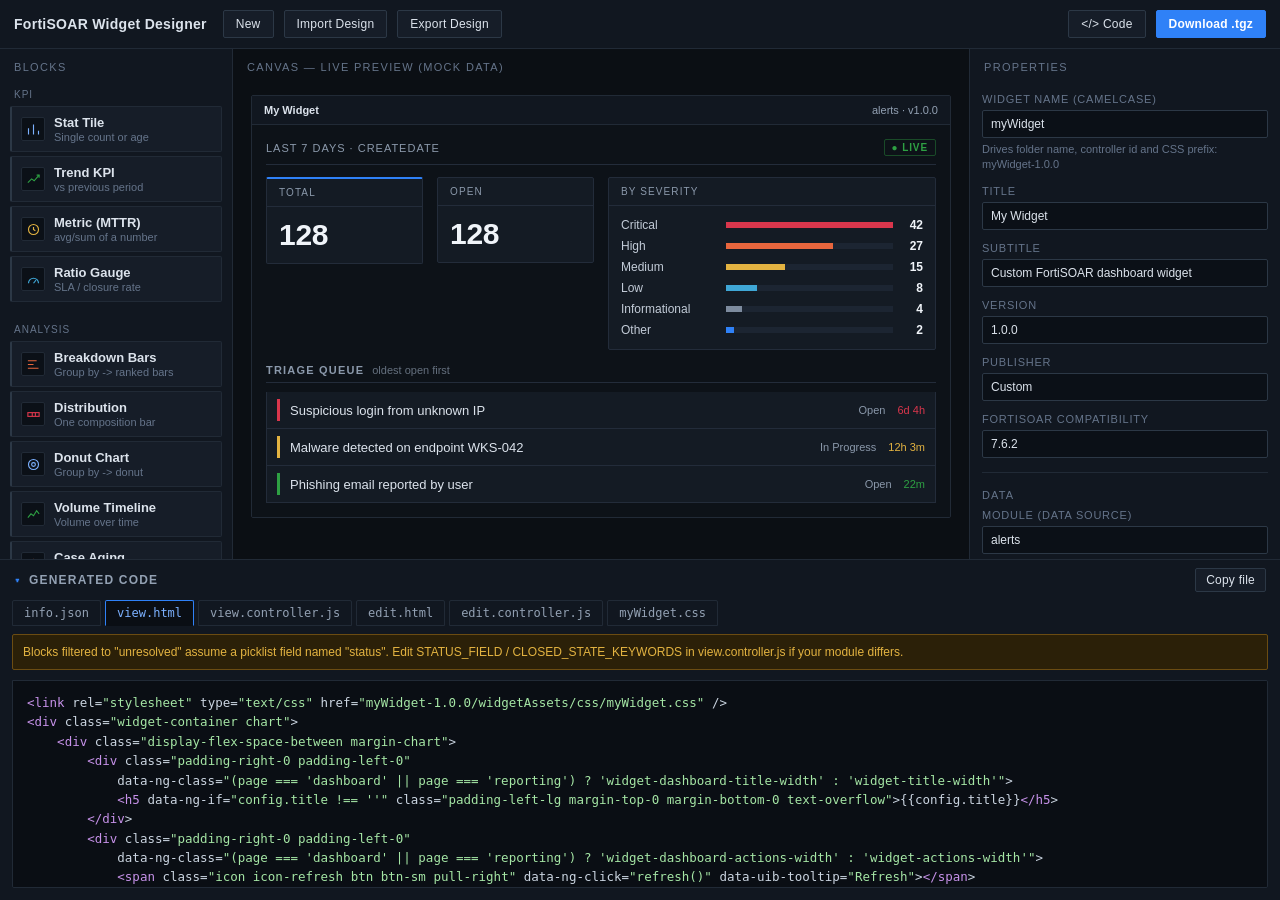
==== index.html @ 65b94b30 "index.html 위치 최상위로 변경" ====
<!DOCTYPE html>
<html lang="ko">
<head>
<meta charset="utf-8">
<meta name="viewport" content="width=device-width, initial-scale=1">
<title>FortiSOAR Widget Designer</title>
<!-- Builder chrome (toolbar, panes, properties form, code drawer). -->
<link rel="stylesheet" href="css/app.css">
<!-- Canvas preview theme - deliberately mirrors the CSS this tool generates. -->
<link rel="stylesheet" href="css/preview.css">
</head>
<body>
<div id="app">

  <div class="toolbar">
    <div class="brand">FortiSOAR <span>Widget Designer</span></div>
    <button class="btn" id="btnNew">New</button>
    <button class="btn" id="btnImport">Import Design</button>
    <button class="btn" id="btnExport">Export Design</button>
    <div class="tb-spacer"></div>
    <span id="saveState" style="font-size:11px;color:var(--fg-faint)"></span>
    <button class="btn" id="btnCode">&lt;/&gt; Code</button>
    <button class="btn btn-primary" id="btnDownload">Download .tgz</button>
  </div>

  <div class="body">
    <!-- PALETTE -->
    <div class="pane">
      <div class="pane-title">Blocks</div>
      <div id="palette"></div>
    </div>

    <!-- CANVAS -->
    <div class="pane pane-center">
      <div class="pane-title">Canvas &mdash; live preview (mock data)</div>
      <div class="canvas-wrap">
        <div class="device">
          <div class="device-bar">
            <b id="devTitle">Widget</b>
            <span id="devMeta"></span>
          </div>
          <div class="prev" id="prev">
            <div class="prev-period">
              <span class="lhs" id="prevPeriod">Last 7 Days &middot; createDate</span>
              <span class="prev-live" id="prevLive">&#9679; LIVE</span>
            </div>
            <div class="prev-grid" id="grid"></div>
          </div>
        </div>
      </div>
    </div>

    <!-- PROPERTIES -->
    <div class="pane">
      <div class="pane-title">Properties</div>
      <div id="props" class="props"></div>
    </div>
  </div>

  <!-- CODE DRAWER -->
  <div class="drawer" id="drawer">
    <div class="drawer-head" id="drawerHead">
      <span class="caret">&#9656;</span>
      <span class="drawer-head-title">Generated Code</span>
      <div class="tb-spacer"></div>
      <button class="btn" id="btnCopy" style="padding:4px 10px;font-size:12px">Copy file</button>
    </div>
    <div class="drawer-body">
      <div class="tabs" id="tabs"></div>
      <div id="warnBox"></div>
      <pre class="code" id="code"></pre>
    </div>
  </div>

</div>

<div class="toast" id="toast"></div>
<input type="file" id="fileIn" accept="application/json" style="display:none">

<!--
  Plain classic scripts sharing globals - no bundler and no ES modules, so the tool
  still opens straight off the filesystem (file://) on an air-gapped box.
  Load order matters: definitions first, boot last.
-->
<script src="js/blocks.js"></script>
<script src="js/state.js"></script>
<script src="js/palette.js"></script>
<script src="js/canvas.js"></script>
<script src="js/props.js"></script>
<script src="js/codegen.js"></script>
<script src="js/package.js"></script>
<script src="js/app.js"></script>
</body>
</html>
---- css/app.css ----
:root {
    --bg: #0b0f14;
    --bg-2: #111720;
    --bg-3: #161d28;
    --line: #212a36;
    --line-2: #2c3846;
    --fg: #dce3ec;
    --fg-dim: #93a1b3;
    --fg-faint: #65748a;
    /* Semantic severity ramp - color carries meaning, it is not decoration. */
    --accent: #2f81f7;
    --crit: #d9364c;
    --high: #e8663d;
    --med: #e3b341;
    --low: #3fa7d6;
    --info: #7d8b9e;
    --ok: #2ea043;
    --radius: 2px;
  }

  * { box-sizing: border-box; }

  html, body {
    margin: 0;
    height: 100%;
    background: var(--bg);
    color: var(--fg);
    font-family: -apple-system, "Segoe UI", Roboto, "Malgun Gothic", sans-serif;
    font-size: 14px;
    overflow: hidden;
  }

  button { font-family: inherit; }

  /* ---------- app shell ---------- */
  #app {
    display: grid;
    grid-template-rows: auto 1fr auto;
    height: 100%;
  }

  .toolbar {
    display: flex;
    align-items: center;
    gap: 10px;
    padding: 10px 14px;
    background: var(--bg-2);
    border-bottom: 1px solid var(--line);
  }

  .brand {
    font-weight: 700;
    letter-spacing: .02em;
    margin-right: 6px;
    white-space: nowrap;
  }
  .brand span { color: var(--cyan); }

  .tb-spacer { flex: 1 1 auto; }

  .btn {
    background: var(--bg-3);
    color: var(--fg);
    border: 1px solid var(--line-2);
    border-radius: var(--radius);
    padding: 6px 12px;
    cursor: pointer;
    font-size: 12px;
    letter-spacing: .02em;
    white-space: nowrap;
  }
  .btn:hover { border-color: #46586e; background: #1c2431; }
  .btn-primary {
    background: var(--accent);
    border-color: var(--accent);
    color: #fff;
    font-weight: 600;
  }
  .btn-primary:hover { background: #4593ff; border-color: #4593ff; }
  .btn-danger:hover { border-color: var(--crit); color: var(--crit); }

  /* ---------- 3-pane body ---------- */
  .body {
    display: grid;
    grid-template-columns: 232px 1fr 310px;
    min-height: 0;
  }

  .pane {
    min-height: 0;
    overflow-y: auto;
    background: var(--bg-2);
  }
  .pane-center { background: var(--bg); border-left: 1px solid var(--line); border-right: 1px solid var(--line); }

  .pane-title {
    font-size: 11px;
    text-transform: uppercase;
    letter-spacing: .12em;
    color: var(--fg-faint);
    padding: 12px 14px 8px;
    position: sticky;
    top: 0;
    background: var(--bg-2);
    z-index: 2;
  }
  .pane-center .pane-title { background: var(--bg); }

  /* ---------- palette ---------- */
  .pal-group { padding: 0 10px 10px; }
  .pal-group-name {
    font-size: 10px;
    text-transform: uppercase;
    letter-spacing: .1em;
    color: var(--fg-faint);
    padding: 8px 4px 6px;
  }
  .pal-item {
    display: flex;
    align-items: center;
    gap: 9px;
    padding: 8px 9px;
    margin-bottom: 4px;
    background: var(--bg-3);
    border: 1px solid var(--line);
    border-left: 2px solid var(--line-2);
    border-radius: var(--radius);
    cursor: grab;
    user-select: none;
  }
  .pal-item:hover { border-color: var(--line-2); border-left-color: var(--accent); background: #1a2230; }
  .pal-item:active { cursor: grabbing; }
  .pal-ico {
    width: 24px; height: 24px; flex: 0 0 24px;
    display: grid; place-items: center;
    border-radius: var(--radius);
    background: #0b1017;
    border: 1px solid var(--line);
  }
  .pal-ico svg { width: 15px; height: 15px; }
  .pal-name { font-size: 13px; font-weight: 600; }
  .pal-desc { font-size: 11px; color: var(--fg-faint); margin-top: 1px; }

  /* ---------- canvas ---------- */
  .canvas-wrap { padding: 14px 18px 26px; }


  .empty-canvas {
    border: 1px dashed #2c3a4d;
    border-radius: var(--radius);
    padding: 46px 20px;
    text-align: center;
    color: var(--fg-faint);
  }
  .empty-canvas b { display: block; color: var(--fg-dim); margin-bottom: 6px; font-size: 14px; }

  .drop-line {
    grid-column: span 12;
    height: 0;
    border-top: 2px solid var(--accent);
    margin: -8px 0;
  }
  .canvas-over { background: rgba(47,129,247,.04); }

  /* ---------- properties ---------- */
  .props { padding: 0 12px 20px; }
  .fld { margin-bottom: 12px; }
  .fld > label {
    display: block;
    font-size: 11px;
    text-transform: uppercase;
    letter-spacing: .07em;
    color: var(--fg-faint);
    margin-bottom: 5px;
  }
  .fld input[type=text], .fld input[type=number], .fld select, .fld textarea {
    width: 100%;
    background: #0b1017;
    border: 1px solid var(--line-2);
    color: var(--fg);
    border-radius: var(--radius);
    padding: 6px 8px;
    font-size: 12px;
    font-family: inherit;
  }
  .fld input:focus, .fld select:focus, .fld textarea:focus { outline: none; border-color: var(--accent); }
  .fld .hint { font-size: 11px; color: var(--fg-faint); margin-top: 4px; line-height: 1.4; }
  .fld-check { display: flex; align-items: center; gap: 8px; margin-bottom: 10px; }
  .fld-check input { width: 15px; height: 15px; accent-color: #0e91b3; }
  .fld-check label { font-size: 13px; }

  .prop-head {
    display: flex; align-items: center; justify-content: space-between;
    padding: 12px 12px 8px;
  }
  .prop-kind {
    font-size: 10px; letter-spacing: .1em; text-transform: uppercase;
    background: #16283f; color: #7cb1ff; border: 1px solid #24405f;
    padding: 2px 7px; border-radius: var(--radius); font-weight: 600;
  }
  .divider { height: 1px; background: var(--line); margin: 14px 0; }
  .sub-head {
    font-size: 11px; text-transform: uppercase; letter-spacing: .1em;
    color: var(--fg-faint); margin: 16px 0 8px;
  }
  .swatches { display: flex; gap: 7px; }
  .swatch { width: 26px; height: 26px; border-radius: var(--radius); border: 2px solid transparent; cursor: pointer; }
  .swatch.on { border-color: #fff; }

  /* ---------- code drawer ---------- */
  .drawer {
    border-top: 1px solid var(--line);
    background: var(--bg-2);
    display: grid;
    grid-template-rows: auto 0fr;
    transition: grid-template-rows .18s ease;
  }
  .drawer.open { grid-template-rows: auto 1fr; }
  .drawer-head {
    display: flex; align-items: center; gap: 8px;
    padding: 8px 14px;
    cursor: pointer;
    user-select: none;
  }
  .drawer-head .caret { color: var(--accent); transition: transform .18s; display: inline-block; }
  .drawer.open .caret { transform: rotate(90deg); }
  .drawer-head-title { font-size: 12px; text-transform: uppercase; letter-spacing: .1em; color: var(--fg-dim); font-weight: 600; }
  .drawer-body { min-height: 0; overflow: hidden; display: flex; flex-direction: column; }
  .drawer.open .drawer-body { height: 300px; }

  .tabs { display: flex; gap: 4px; padding: 0 12px 8px; flex-wrap: wrap; }
  .tab {
    background: transparent; border: 1px solid var(--line);
    color: var(--fg-dim); border-radius: var(--radius) var(--radius) 0 0;
    padding: 5px 11px; font-size: 12px; cursor: pointer;
    font-family: Consolas, monospace;
  }
  .tab.on { background: #0a0e14; color: #7cb1ff; border-color: var(--accent); border-bottom-color: #0a0e14; }

  .code {
    flex: 1 1 auto;
    margin: 0 12px 12px;
    background: #0a0e14;
    border: 1px solid var(--line);
    border-radius: 0 var(--radius) var(--radius) var(--radius);
    overflow: auto;
    padding: 12px 14px;
    font-family: Consolas, "SFMono-Regular", monospace;
    font-size: 12.5px;
    line-height: 1.55;
    white-space: pre;
    color: #cbd5e1;
  }
  .code .k { color: #c792ea; }
  .code .s { color: #a5e6a5; }
  .code .c { color: #5c6b80; font-style: italic; }
  .code .n { color: #f7c67f; }

  .toast {
    position: fixed;
    bottom: 18px; left: 50%;
    transform: translateX(-50%) translateY(24px);
    background: var(--accent);
    color: #fff;
    padding: 9px 18px;
    border-radius: var(--radius);
    font-size: 13px;
    font-weight: 600;
    opacity: 0;
    pointer-events: none;
    transition: opacity .2s, transform .2s;
    z-index: 99;
  }
  .toast.show { opacity: 1; transform: translateX(-50%) translateY(0); }

  .warn {
    margin: 0 12px 10px;
    background: #2b2008;
    border: 1px solid #6b4c12;
    color: #e3b341;
    border-radius: var(--radius);
    padding: 8px 10px;
    font-size: 12px;
    line-height: 1.5;
  }
---- css/preview.css ----
.device {
    max-width: 900px;
    margin: 0 auto;
    border: 1px solid var(--line);
    border-radius: var(--radius);
    overflow: hidden;
    background: #0d1218;
  }
  .device-bar {
    display: flex; align-items: center; justify-content: space-between;
    padding: 8px 12px;
    background: var(--bg-2);
    border-bottom: 1px solid var(--line);
    font-size: 11px;
    color: var(--fg-dim);
  }
  .device-bar b { color: var(--fg); font-weight: 600; }

  /* preview theme - mirrors the generated widget CSS exactly */
  .prev {
    position: relative;
    padding: 14px;
    color: #dce3ec;
    font-family: -apple-system, "Segoe UI", Roboto, "Malgun Gothic", sans-serif;
    font-size: 13px;
    background: #0d1218;
    min-height: 220px;
  }
  .prev-period {
    display: flex; align-items: center; justify-content: space-between;
    margin-bottom: 12px;
    padding-bottom: 8px;
    border-bottom: 1px solid #232c3a;
    font-size: 11px;
    text-transform: uppercase;
    letter-spacing: .09em;
    color: #8b99ab;
  }
  .prev-live {
    color: var(--ok); font-weight: 600; letter-spacing: .09em; font-size: 10px;
    border: 1px solid rgba(46,160,67,.4); padding: 2px 7px; border-radius: var(--radius);
  }

  .prev-grid {
    display: grid;
    grid-template-columns: repeat(12, 1fr);
    gap: 14px;
    align-items: start;
  }

  .blk {
    position: relative;
    cursor: pointer;
    outline: 1px dashed transparent;
    outline-offset: 2px;
  }
  .blk:hover { outline-color: #3a4a5e; }
  .blk.sel { outline: 1px solid var(--accent); outline-offset: 2px; }
  .blk.drag { opacity: .35; }

  .blk-tag {
    position: absolute;
    top: -8px; left: 6px;
    font-size: 9px;
    letter-spacing: .1em;
    text-transform: uppercase;
    background: var(--accent);
    color: #fff;
    border-radius: var(--radius);
    padding: 1px 6px;
    font-weight: 600;
    opacity: 0;
    pointer-events: none;
  }
  .blk:hover .blk-tag, .blk.sel .blk-tag { opacity: 1; }

  .blk-del {
    position: absolute;
    top: -8px; right: 4px;
    width: 17px; height: 17px;
    border-radius: var(--radius);
    border: none;
    background: var(--crit);
    color: #fff;
    font-weight: 700;
    font-size: 12px;
    line-height: 1;
    cursor: pointer;
    opacity: 0;
  }
  .blk:hover .blk-del, .blk.sel .blk-del { opacity: 1; }

  /* widget-ish inner styles for preview - flat panels, 1px rules, no glow */
  .tile {
    background: #141b24;
    border: 1px solid #232c3a;
    border-radius: var(--radius);
    height: 100%;
  }
  .tile.accent { border-top: 2px solid var(--accent); }
  .tile-label {
    font-size: 10px; text-transform: uppercase; letter-spacing: .11em;
    color: #8b99ab; padding: 8px 12px; border-bottom: 1px solid #232c3a;
    display: flex; align-items: center; justify-content: space-between;
  }
  .tile-body { padding: 12px; }
  .tile-value {
    font-size: 30px; font-weight: 600; line-height: 1.05; color: #f0f4f9;
    font-variant-numeric: tabular-nums; letter-spacing: -.01em;
  }
  .tile-unit { font-size: 13px; color: #8b99ab; margin-left: 4px; font-weight: 400; }
  .tile-sub { font-size: 11px; color: #8b99ab; margin-top: 5px; }
  .u-low { color: var(--ok) !important; }
  .u-med { color: var(--med) !important; }
  .u-high { color: var(--crit) !important; }
  .delta-up { color: var(--crit); }
  .delta-down { color: var(--ok); }
  .delta-flat { color: #8b99ab; }

  .bar-row { display: flex; align-items: center; gap: 8px; margin-bottom: 7px; }
  .bar-row:last-child { margin-bottom: 0; }
  .bar-rank { flex: 0 0 auto; font-size: 10px; color: #65748a; width: 14px; font-variant-numeric: tabular-nums; }
  .bar-label {
    flex: 0 0 32%; max-width: 32%; font-size: 12px;
    overflow: hidden; text-overflow: ellipsis; white-space: nowrap; color: #c3ccd8;
  }
  .bar-track { flex: 1 1 auto; height: 6px; background: #1c2532; border-radius: 0; overflow: hidden; }
  .bar-fill { height: 100%; }
  .bar-value { flex: 0 0 auto; font-size: 12px; font-weight: 600; color: #f0f4f9; font-variant-numeric: tabular-nums; min-width: 22px; text-align: right; }

  .seg-bar { display: flex; height: 22px; border: 1px solid #232c3a; overflow: hidden; }
  .seg { height: 100%; }
  .seg-legend { display: flex; flex-wrap: wrap; gap: 4px 14px; margin-top: 9px; }
  .seg-key { display: flex; align-items: center; gap: 6px; font-size: 11px; color: #c3ccd8; }
  .seg-swatch { width: 8px; height: 8px; flex: 0 0 auto; }

  .sec-title {
    font-size: 11px; font-weight: 600; text-transform: uppercase; letter-spacing: .11em;
    color: #8b99ab; margin-bottom: 9px; padding-bottom: 6px; border-bottom: 1px solid #232c3a;
  }
  .sec-sub { text-transform: none; font-weight: 400; letter-spacing: normal; font-size: 11px; opacity: .7; margin-left: 8px; }

  .li {
    display: flex; align-items: center; gap: 10px;
    padding: 7px 10px;
    border: 1px solid #232c3a;
    border-top: none;
    background: #141b24;
  }
  .li:first-of-type { border-top: 1px solid #232c3a; }
  .li-dot { width: 3px; height: 22px; flex: 0 0 auto; }
  .li-title { flex: 1 1 auto; min-width: 0; overflow: hidden; text-overflow: ellipsis; white-space: nowrap; font-size: 13px; color: #dce3ec; }
  .li-meta { flex: 0 0 auto; display: flex; gap: 12px; font-size: 11px; color: #8b99ab; font-variant-numeric: tabular-nums; }

  .tbl { width: 100%; border-collapse: collapse; font-size: 12px; }
  .tbl th {
    text-align: left; font-size: 10px; text-transform: uppercase; letter-spacing: .09em;
    color: #8b99ab; font-weight: 600; padding: 6px 9px;
    border-bottom: 1px solid #2c3846; background: #111720;
  }
  .tbl td { padding: 6px 9px; border-bottom: 1px solid #1c2532; color: #c3ccd8; }
  .tbl tr:hover td { background: #161d28; }

  .trend-wrap { border: 1px solid #232c3a; background: #141b24; padding: 10px 12px 6px; }
  .trend-svg { width: 100%; height: 58px; display: block; overflow: visible; }
  .trend-range { display: flex; justify-content: space-between; font-size: 10px; color: #65748a; margin-top: 3px; }

  .gauge-wrap { display: flex; align-items: center; gap: 14px; }
  .gauge-svg { width: 96px; height: 56px; flex: 0 0 auto; }
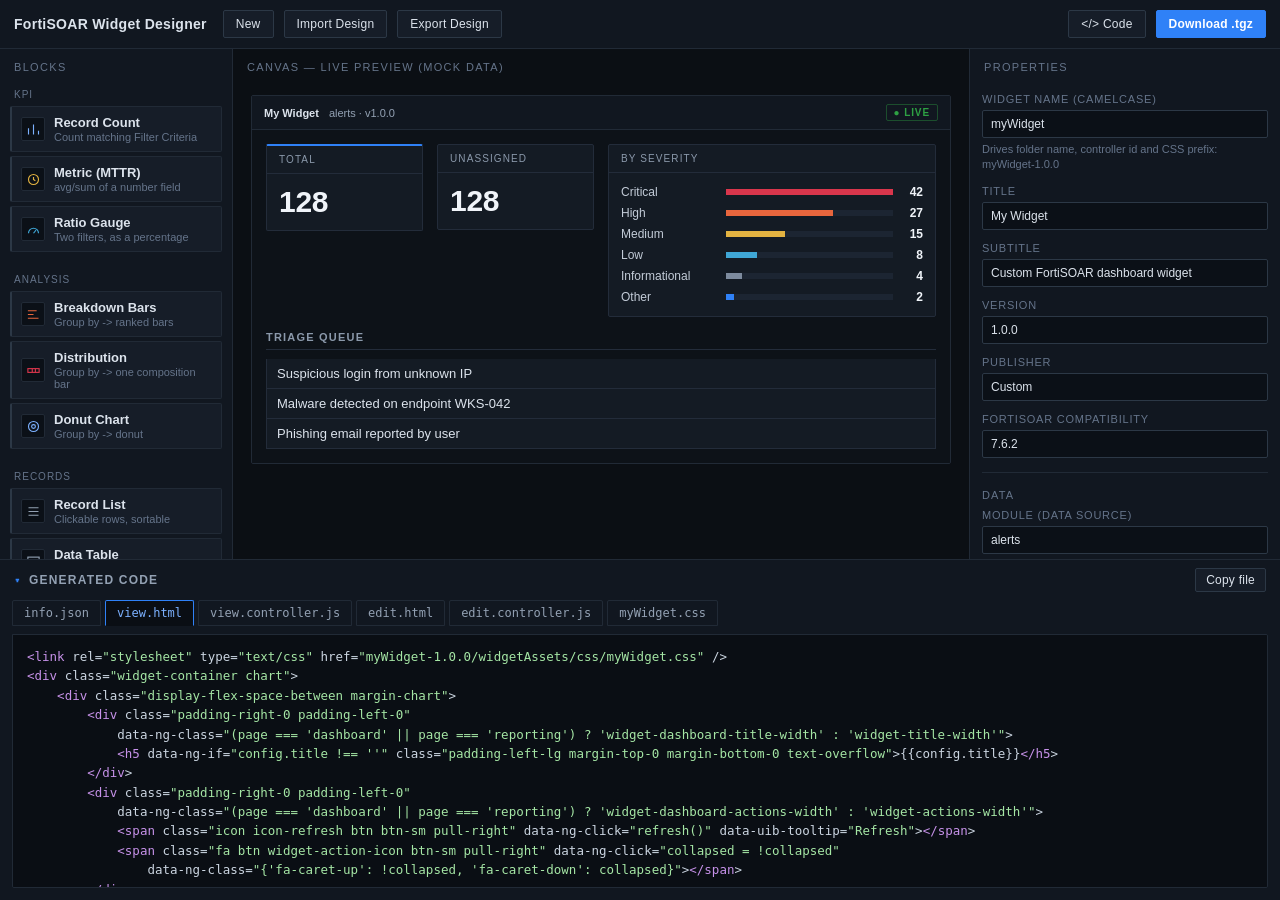
==== commit 2fbfec5c: "수정본" ====
--- a/index.html
+++ b/index.html
@@ -38,12 +38,9 @@
           <div class="device-bar">
             <b id="devTitle">Widget</b>
             <span id="devMeta"></span>
+            <span class="prev-live" id="prevLive">&#9679; LIVE</span>
           </div>
           <div class="prev" id="prev">
-            <div class="prev-period">
-              <span class="lhs" id="prevPeriod">Last 7 Days &middot; createDate</span>
-              <span class="prev-live" id="prevLive">&#9679; LIVE</span>
-            </div>
             <div class="prev-grid" id="grid"></div>
           </div>
         </div>
--- a/css/preview.css
+++ b/css/preview.css
@@ -7,7 +7,7 @@
     background: #0d1218;
   }
   .device-bar {
-    display: flex; align-items: center; justify-content: space-between;
+    display: flex; align-items: center; gap: 10px;
     padding: 8px 12px;
     background: var(--bg-2);
     border-bottom: 1px solid var(--line);
@@ -26,17 +26,8 @@
     background: #0d1218;
     min-height: 220px;
   }
-  .prev-period {
-    display: flex; align-items: center; justify-content: space-between;
-    margin-bottom: 12px;
-    padding-bottom: 8px;
-    border-bottom: 1px solid #232c3a;
-    font-size: 11px;
-    text-transform: uppercase;
-    letter-spacing: .09em;
-    color: #8b99ab;
-  }
   .prev-live {
+    margin-left: auto;
     color: var(--ok); font-weight: 600; letter-spacing: .09em; font-size: 10px;
     border: 1px solid rgba(46,160,67,.4); padding: 2px 7px; border-radius: var(--radius);
   }
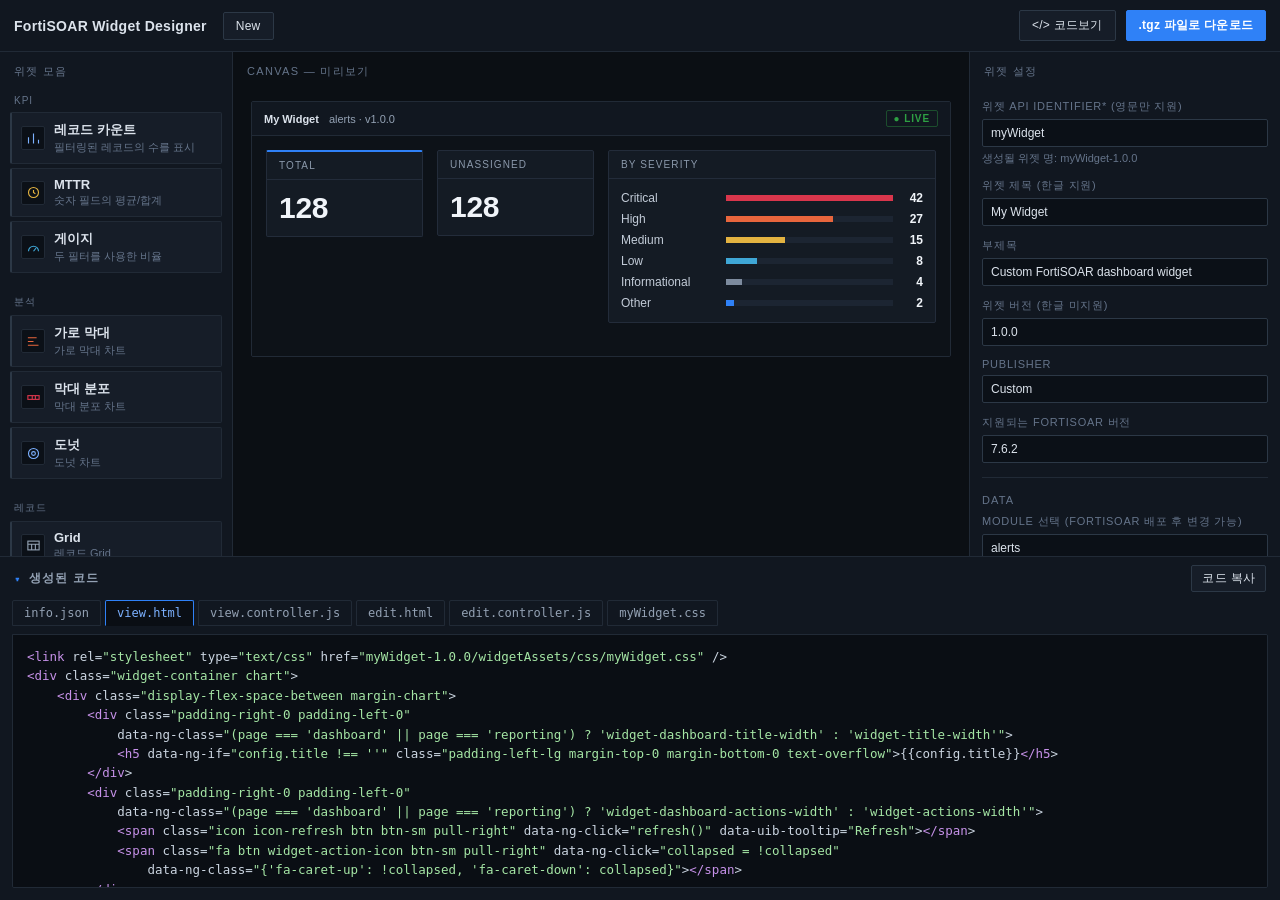
==== commit c1e01e37: "배포판" ====
--- a/index.html
+++ b/index.html
@@ -15,24 +15,22 @@
   <div class="toolbar">
     <div class="brand">FortiSOAR <span>Widget Designer</span></div>
     <button class="btn" id="btnNew">New</button>
-    <button class="btn" id="btnImport">Import Design</button>
-    <button class="btn" id="btnExport">Export Design</button>
     <div class="tb-spacer"></div>
     <span id="saveState" style="font-size:11px;color:var(--fg-faint)"></span>
-    <button class="btn" id="btnCode">&lt;/&gt; Code</button>
-    <button class="btn btn-primary" id="btnDownload">Download .tgz</button>
+    <button class="btn" id="btnCode">&lt;/&gt; 코드보기</button>
+    <button class="btn btn-primary" id="btnDownload">.tgz 파일로 다운로드</button>
   </div>
 
   <div class="body">
     <!-- PALETTE -->
     <div class="pane">
-      <div class="pane-title">Blocks</div>
+      <div class="pane-title">위젯 모음</div>
       <div id="palette"></div>
     </div>
 
     <!-- CANVAS -->
     <div class="pane pane-center">
-      <div class="pane-title">Canvas &mdash; live preview (mock data)</div>
+      <div class="pane-title">Canvas &mdash; 미리보기</div>
       <div class="canvas-wrap">
         <div class="device">
           <div class="device-bar">
@@ -49,7 +47,7 @@
 
     <!-- PROPERTIES -->
     <div class="pane">
-      <div class="pane-title">Properties</div>
+      <div class="pane-title">위젯 설정</div>
       <div id="props" class="props"></div>
     </div>
   </div>
@@ -58,9 +56,9 @@
   <div class="drawer" id="drawer">
     <div class="drawer-head" id="drawerHead">
       <span class="caret">&#9656;</span>
-      <span class="drawer-head-title">Generated Code</span>
+      <span class="drawer-head-title">생성된 코드</span>
       <div class="tb-spacer"></div>
-      <button class="btn" id="btnCopy" style="padding:4px 10px;font-size:12px">Copy file</button>
+      <button class="btn" id="btnCopy" style="padding:4px 10px;font-size:12px">코드 복사</button>
     </div>
     <div class="drawer-body">
       <div class="tabs" id="tabs"></div>
@@ -72,7 +70,6 @@
 </div>
 
 <div class="toast" id="toast"></div>
-<input type="file" id="fileIn" accept="application/json" style="display:none">
 
 <!--
   Plain classic scripts sharing globals - no bundler and no ES modules, so the tool
--- a/css/preview.css
+++ b/css/preview.css
@@ -129,20 +129,6 @@
     font-size: 11px; font-weight: 600; text-transform: uppercase; letter-spacing: .11em;
     color: #8b99ab; margin-bottom: 9px; padding-bottom: 6px; border-bottom: 1px solid #232c3a;
   }
-  .sec-sub { text-transform: none; font-weight: 400; letter-spacing: normal; font-size: 11px; opacity: .7; margin-left: 8px; }
-
-  .li {
-    display: flex; align-items: center; gap: 10px;
-    padding: 7px 10px;
-    border: 1px solid #232c3a;
-    border-top: none;
-    background: #141b24;
-  }
-  .li:first-of-type { border-top: 1px solid #232c3a; }
-  .li-dot { width: 3px; height: 22px; flex: 0 0 auto; }
-  .li-title { flex: 1 1 auto; min-width: 0; overflow: hidden; text-overflow: ellipsis; white-space: nowrap; font-size: 13px; color: #dce3ec; }
-  .li-meta { flex: 0 0 auto; display: flex; gap: 12px; font-size: 11px; color: #8b99ab; font-variant-numeric: tabular-nums; }
-
   .tbl { width: 100%; border-collapse: collapse; font-size: 12px; }
   .tbl th {
     text-align: left; font-size: 10px; text-transform: uppercase; letter-spacing: .09em;
